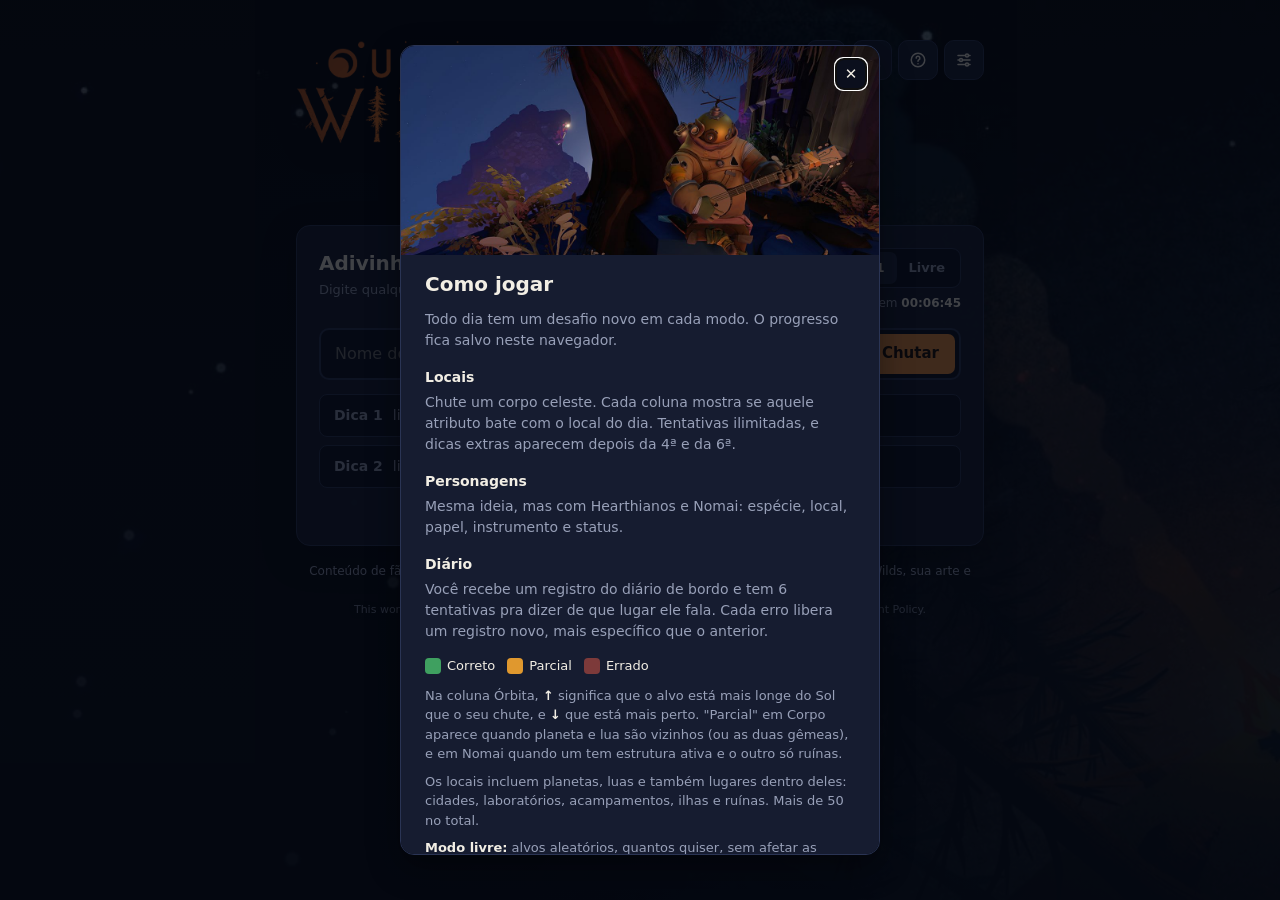
==== index.html @ d833a89a "Logo: OUTER dle em cima, WILDS embaixo, sem subtítulo Co-Authored-By: Claude Fable 5.1 <noreply@anth" ====
<!DOCTYPE html>
<html lang="pt-BR" data-contrast="0" data-anim="1">
<head>
<meta charset="UTF-8">
<meta name="viewport" content="width=device-width, initial-scale=1">
<meta name="theme-color" content="#05070f">
<meta http-equiv="Content-Security-Policy" content="default-src 'self'; script-src 'self'; style-src 'self' https://fonts.googleapis.com 'unsafe-inline'; font-src https://fonts.gstatic.com; img-src 'self' data:; connect-src 'self'; manifest-src 'self'; worker-src 'self'; base-uri 'self'; form-action 'none'; frame-ancestors 'none'; object-src 'none'">
<meta name="referrer" content="strict-origin-when-cross-origin">
<meta name="description" content="Outerdle: um desafio por dia baseado em Outer Wilds. Adivinhe o local, o personagem ou de onde veio o registro do diário de bordo. Só um fã de verdade acerta de primeira.">
<meta name="keywords" content="outer wilds, outerdle, wordle, jogo diário, quiz, adivinhe, planetas, nomai, hearthian">
<title>Outerdle — Adivinhe o local de Outer Wilds</title>

<!-- Redes sociais. -->
<link rel="canonical" href="https://renatomsantana.github.io/outerdle/">
<meta property="og:type" content="website">
<meta property="og:site_name" content="Outerdle">
<meta property="og:title" content="Outerdle — um desafio por dia baseado em Outer Wilds">
<meta property="og:description" content="Adivinhe o local, o personagem ou de onde veio o registro do diário de bordo. Um desafio novo todo dia.">
<meta property="og:url" content="https://renatomsantana.github.io/outerdle/">
<meta property="og:image" content="https://renatomsantana.github.io/outerdle/og.jpg">
<meta property="og:image:width" content="1200">
<meta property="og:image:height" content="630">
<meta property="og:locale" content="pt_BR">
<meta name="twitter:card" content="summary_large_image">
<meta name="twitter:title" content="Outerdle — um desafio por dia baseado em Outer Wilds">
<meta name="twitter:description" content="Adivinhe o local, o personagem ou de onde veio o registro do diário de bordo. Um desafio novo todo dia.">
<meta name="twitter:image" content="https://renatomsantana.github.io/outerdle/og.jpg">
<script type="application/ld+json">
{"@context":"https://schema.org","@type":"WebApplication","name":"Outerdle","applicationCategory":"GameApplication","operatingSystem":"Web","inLanguage":"pt-BR","description":"Um desafio por dia baseado em Outer Wilds. Adivinhe o local, o personagem ou de onde veio o registro do diário de bordo.","offers":{"@type":"Offer","price":"0","priceCurrency":"BRL"}}
</script>
<link rel="preconnect" href="https://fonts.googleapis.com">
<link rel="preconnect" href="https://fonts.gstatic.com" crossorigin>
<link href="https://fonts.googleapis.com/css2?family=Montserrat:wght@400;500;600;700;800&display=swap" rel="stylesheet">
<link rel="icon" href="favicon-32.png" sizes="32x32" type="image/png">
<link rel="icon" href="icon-192.png" sizes="192x192" type="image/png">
<link rel="apple-touch-icon" href="apple-touch-icon.png">
<link rel="manifest" href="manifest.webmanifest">
<link rel="stylesheet" href="css/style.css">
</head>
<body>
<div class="wrap">

  <header class="top">
    <div class="logo">
      <h1><img src="assets/logo.png" alt="Outer Wilds" width="562" height="328" decoding="async"><b>dle</b></h1>
    </div>
    <div class="icons">
      <button class="icon" id="btn-archive" title="Arquivo de dias anteriores" aria-label="Arquivo"><svg viewBox="0 0 24 24" width="18" height="18" fill="none" stroke="currentColor" stroke-width="2" stroke-linecap="round" stroke-linejoin="round" aria-hidden="true"><rect x="3" y="5" width="18" height="16" rx="2"/><path d="M3 10h18M8 3v4M16 3v4"/></svg></button>
      <button class="icon" id="btn-stats" title="Estatísticas" aria-label="Estatísticas"><svg viewBox="0 0 24 24" width="18" height="18" fill="none" stroke="currentColor" stroke-width="2" stroke-linecap="round" stroke-linejoin="round" aria-hidden="true"><path d="M4 20V10M10 20V4M16 20v-7M22 20H2"/></svg></button>
      <button class="icon" id="btn-help" title="Como jogar" aria-label="Como jogar"><svg viewBox="0 0 24 24" width="18" height="18" fill="none" stroke="currentColor" stroke-width="2" stroke-linecap="round" stroke-linejoin="round" aria-hidden="true"><circle cx="12" cy="12" r="9"/><path d="M9.5 9.5a2.5 2.5 0 1 1 3.5 2.3c-.7.4-1 1-1 1.7M12 17h.01"/></svg></button>
      <button class="icon" id="btn-settings" title="Configurações" aria-label="Configurações"><svg viewBox="0 0 24 24" width="18" height="18" fill="none" stroke="currentColor" stroke-width="2" stroke-linecap="round" stroke-linejoin="round" aria-hidden="true"><path d="M4 6h10M18 6h2M4 12h2M10 12h10M4 18h10M18 18h2"/><circle cx="16" cy="6" r="2"/><circle cx="8" cy="12" r="2"/><circle cx="16" cy="18" r="2"/></svg></button>
    </div>
  </header>

  <nav class="modes" id="modes" role="tablist" aria-label="Modos de jogo"></nav>

  <section class="box game" id="game">
    <div class="game-head">
      <div>
        <h2 id="title">Adivinhe o local de hoje</h2>
        <p class="sub" id="subtitle"></p>
      </div>
      <div class="seg-wrap">
        <div class="seg" role="group" aria-label="Tipo de desafio">
          <button id="seg-daily" class="on">Hoje #<span id="daynum">1</span></button>
          <button id="seg-free">Livre</button>
        </div>
        <div class="clock" id="clock" title="Novo desafio à meia-noite">próximo em <b class="cd">--:--:--</b></div>
      </div>
    </div>

    <div class="search">
      <input id="guess" placeholder="Nome do local..." autocomplete="off" spellcheck="false" aria-label="Seu chute" aria-autocomplete="list">
      <button id="go">Chutar</button>
      <div class="list" id="list" role="listbox"></div>
    </div>

    <div class="free-bar hidden" id="freebar">
      <button class="btn small ghost" id="btn-new">Novo alvo</button>
      <button class="btn small ghost" id="btn-giveup">Revelar</button>
    </div>

    <div class="free-bar hidden" id="archivebar">
      <button class="btn small ghost" id="btn-today">Voltar pra hoje</button>
    </div>

    <div id="board" aria-live="polite"></div>
  </section>

  <section class="box result hidden" id="result" aria-live="polite"></section>

  <footer>
    <p>Conteúdo de fã não oficial, criado sob a <a href="https://www.mobiusdigitalgames.com/fan-content-policy.html" target="_blank" rel="noopener noreferrer">Política de Conteúdo de Fãs da Mobius Digital</a>. Outer Wilds, sua arte e seus personagens pertencem à Mobius Digital e à Annapurna Interactive.</p>
    <p class="en">This work is unofficial Fan Content created under permission from the Mobius Digital Fan Content Policy.</p>
    <p>Seu progresso fica salvo só neste navegador.</p>
  </footer>
</div>

<div class="modal hidden" id="modal" role="dialog" aria-modal="true">
  <div class="modal-card">
    <button class="close" aria-label="Fechar">✕</button>
    <div id="modal-body"></div>
  </div>
</div>

<div class="toast" id="toast" role="status"></div>

<script src="js/data.js"></script>
<script src="js/app.js"></script>
<!--
  Contador de visitas (opcional). Sugestões que respeitam privacidade e não precisam de aviso de cookies:
  GoatCounter (grátis): crie uma conta em goatcounter.com, e adicione aqui
    <script data-goatcounter="https://SEU-CODIGO.goatcounter.com/count" async src="https://gc.zgo.at/count.js"></script>
  Depois libere o domínio no CSP lá em cima: script-src ... https://gc.zgo.at ; connect-src ... https://SEU-CODIGO.goatcounter.com
-->

</body>
</html>
---- css/style.css ----
/* =====================================================================
   Outerdle — estilos
   ===================================================================== */
:root{
  --bg:#0b0f1d;
  --bg2:#0f1526;
  --card:#161c30;
  --card2:#1e2640;
  --line:#2a3454;
  --line2:#3a4770;
  --text:#f2eee4;
  --muted:#98a0b8;
  --accent:#f0913f;
  --accent2:#ffb46b;
  --ok:#3fa060;
  --near:#e0982e;
  --near-text:#1d1503;
  --no:#7d3a3a;
  --danger:#d9534f;
  --radius:14px;
  --shadow:0 12px 32px rgba(0,0,0,.4);
}
html[data-contrast="1"]{ --ok:#2e86de; --near:#f5a623; --no:#4a4f63; }

*{box-sizing:border-box}
html,body{margin:0}
body{
  background:#05070f;
  color:var(--text);
  font-family:"Montserrat",system-ui,-apple-system,"Segoe UI",sans-serif;
  font-size:15px;line-height:1.5;min-height:100vh;
}
/* wallpaper oficial (fogueira em Timber Hearth) fixo atrás de tudo, escurecido pra leitura */
body::before{
  content:"";position:fixed;inset:0;z-index:-1;pointer-events:none;
  background:
    linear-gradient(180deg, rgba(5,7,15,.35) 0%, rgba(5,7,15,.72) 45%, rgba(5,7,15,.94) 100%),
    url("../assets/wallpaper.jpg") center top / cover no-repeat #05070f;
}
a{color:inherit}
button{font:inherit;color:inherit}
.hidden{display:none !important}
.wrap{max-width:660px;margin:0 auto;padding:20px 16px 60px}

/* ---------- topo ---------- */
.top{display:flex;align-items:flex-start;justify-content:space-between;gap:12px;margin:8px 0 18px}
.logo h1{margin:0;display:flex;align-items:flex-start;gap:6px;line-height:1}
.logo h1 img{height:92px;width:auto;display:block;filter:drop-shadow(0 4px 14px rgba(0,0,0,.6))}
.logo h1 b{color:var(--accent);font-size:27px;font-weight:800;font-style:italic;letter-spacing:.02em;padding-top:3px;text-shadow:0 3px 12px rgba(0,0,0,.7)}
.icons{display:flex;gap:6px;flex:none}
.icon{
  width:40px;height:40px;border-radius:10px;border:1px solid var(--line);background:var(--card);
  cursor:pointer;font-size:18px;display:flex;align-items:center;justify-content:center;transition:border-color .15s,transform .15s;
}
.icon svg{display:block}
.icon:hover{border-color:var(--accent);transform:translateY(-1px)}

/* ---------- modos ---------- */
.modes{display:flex;justify-content:center;gap:8px;flex-wrap:wrap;margin-bottom:20px}
.mode{
  position:relative;background:var(--card);border:1px solid var(--line);border-radius:10px;padding:10px 16px;
  font-weight:600;font-size:14px;color:var(--muted);display:flex;align-items:center;gap:8px;cursor:pointer;transition:all .15s;
}
.mode:hover{border-color:var(--line2);color:var(--text)}
.mode.on{border-color:var(--accent);color:var(--text);background:var(--card2)}
.mode .dot{width:8px;height:8px;border-radius:50%;background:var(--ok);margin-left:2px}
.mode .dot.lost{background:var(--danger)}

/* ---------- caixas ---------- */
.box{background:rgba(22,28,48,.94);border:1px solid var(--line);border-radius:var(--radius);padding:22px;margin-bottom:16px;box-shadow:var(--shadow)}
/* card de resultado com a fogueira oficial ao fundo */
.box.result{background:linear-gradient(180deg,rgba(14,18,32,.86),rgba(22,28,48,.97) 70%),url("../assets/campfire.jpg") center 30% / cover no-repeat}
.art{width:calc(100% + 48px);margin:-24px -24px 14px;border-radius:var(--radius) var(--radius) 0 0;display:block;aspect-ratio:16/7;object-fit:cover;object-position:center 35%}
.game-head{display:flex;justify-content:space-between;align-items:flex-start;gap:12px;margin-bottom:16px}
.game-head h2{margin:0 0 2px;font-size:20px;font-weight:700}
.game-head .sub{margin:0;color:var(--muted);font-size:13px}
.seg-wrap{display:flex;flex-direction:column;align-items:flex-end;gap:6px;flex:none}
.clock{font-size:12px;color:var(--muted);white-space:nowrap}
.clock b{color:var(--text);font-variant-numeric:tabular-nums}
.seg{display:flex;background:var(--bg);border:1px solid var(--line);border-radius:9px;padding:3px;flex:none}
.seg button{border:0;background:none;padding:6px 12px;border-radius:7px;font-size:13px;font-weight:600;color:var(--muted);cursor:pointer;white-space:nowrap}
.seg button.on{background:var(--card2);color:var(--text)}

/* ---------- busca ---------- */
.search{position:relative}
.search input{
  width:100%;background:var(--bg);border:2px solid var(--line);color:var(--text);font:inherit;font-weight:500;font-size:16px;
  padding:12px 100px 12px 14px;border-radius:10px;transition:border-color .15s;
}
.search input:focus{outline:none;border-color:var(--accent)}
.search input:disabled{opacity:.6}
.search > button{
  position:absolute;right:6px;top:6px;bottom:6px;background:var(--accent);color:#1b0c02;border:0;
  font-weight:700;padding:0 16px;border-radius:7px;cursor:pointer;transition:background .15s;
}
.search > button:hover{background:var(--accent2)}
.search > button:disabled{opacity:.4;cursor:default}
.search.shake{animation:shake .35s}
@keyframes shake{20%{transform:translateX(-6px)}40%{transform:translateX(6px)}60%{transform:translateX(-4px)}80%{transform:translateX(4px)}}
.list{
  position:absolute;left:0;right:0;top:calc(100% + 6px);background:var(--card2);border:1px solid var(--line);
  border-radius:10px;max-height:280px;overflow:auto;z-index:5;display:none;box-shadow:var(--shadow);
}
.list [role=option]{padding:9px 14px;cursor:pointer;display:flex;align-items:center;gap:10px}
.list [role=option]:hover,.list [role=option].sel{background:var(--line)}
.list .nm{font-weight:600}
.list small{margin-left:auto;color:var(--muted);font-size:11px;text-align:right}

.free-bar{display:flex;gap:8px;margin-top:12px;justify-content:flex-end}
.btn{background:var(--accent);color:#1b0c02;border:0;font-weight:700;padding:12px 22px;border-radius:9px;cursor:pointer;transition:background .15s,transform .15s}
.btn:hover{background:var(--accent2);transform:translateY(-1px)}
.btn.ghost{background:none;color:var(--text);border:1px solid var(--line)}
.btn.ghost:hover{background:var(--card2);border-color:var(--line2)}
.btn.small{padding:8px 14px;font-size:13px}
.btn.danger{color:var(--danger);border-color:var(--danger)}
.btn.danger.armed{background:var(--danger);color:#fff}
.btn:disabled{opacity:.4;cursor:default;transform:none}

/* ---------- dicas ---------- */
.hints{margin-top:14px;display:flex;flex-direction:column;gap:8px}
.hint{background:var(--bg);border:1px solid var(--line);border-radius:8px;padding:10px 14px;font-size:14px;display:flex;gap:10px;align-items:baseline}
.hint b{color:var(--accent);white-space:nowrap}
.hint.locked{color:var(--muted)}
.hint.locked b{color:var(--muted)}
.empty{margin:16px 0 0;color:var(--muted);font-size:13px;text-align:center}

/* ---------- grade ---------- */
.grid-wrap{margin-top:18px;overflow-x:auto;-webkit-overflow-scrolling:touch}
.grid{display:grid;grid-template-columns:minmax(120px,1.7fr) repeat(var(--cols),minmax(58px,1fr));gap:6px;min-width:100%}
.grid .row{display:contents}
.head{font-size:10px;font-weight:700;text-transform:uppercase;letter-spacing:.04em;color:var(--muted);text-align:center;padding-bottom:6px;border-bottom:2px solid var(--line);margin-bottom:4px}
.tile{
  min-height:58px;display:flex;flex-direction:column;align-items:center;justify-content:center;text-align:center;border-radius:8px;
  font-size:12px;font-weight:600;padding:6px 4px;background:var(--card2);overflow:hidden;word-break:break-word;hyphens:auto;
  animation:flip .6s cubic-bezier(.2,.8,.3,1) both;
}
.tile.name{flex-direction:row;justify-content:flex-start;text-align:left;padding:0 10px;font-size:13px;background:var(--bg);animation:none;gap:8px}
.tile.ok{background:var(--ok)}
.tile.near{background:var(--near);color:var(--near-text)}
.tile.no{background:var(--no)}
.tile small{display:block;font-size:15px;line-height:1;margin-top:2px}
@keyframes flip{from{transform:rotateX(90deg);opacity:0}to{transform:none;opacity:1}}
html[data-anim="0"] .tile,html[data-anim="0"] .entry.new{animation:none !important}
@media (prefers-reduced-motion:reduce){.tile,.entry.new,.confetti i{animation:none !important}}

/* ---------- diário ---------- */
.tries{display:flex;align-items:center;gap:6px;margin:4px 0 14px;font-size:13px;color:var(--muted)}
.tries i{width:14px;height:14px;border-radius:50%;background:var(--card2);border:1px solid var(--line)}
.tries i.ok{background:var(--ok);border-color:var(--ok)}
.tries i.no{background:var(--no);border-color:var(--no)}
.tries i.cur{border-color:var(--accent);box-shadow:0 0 0 2px rgba(240,145,63,.3)}
.tries span{margin-left:6px}
.log{display:flex;flex-direction:column;gap:8px}
.entry{background:var(--bg);border:1px solid var(--line);border-left:3px solid var(--accent);border-radius:8px;padding:10px 14px;font-size:14px;display:flex;gap:12px;align-items:baseline}
.entry b{color:var(--accent);white-space:nowrap;font-size:12px;text-transform:uppercase;letter-spacing:.04em}
.entry.locked{color:var(--muted);border-left-color:var(--line);font-size:13px}
.entry.locked b{color:var(--muted)}
.entry.new{animation:slide .4s ease-out both}
@keyframes slide{from{transform:translateY(-8px);opacity:0}to{transform:none;opacity:1}}
.chips{display:flex;flex-wrap:wrap;gap:6px;margin-top:14px}
.chip{background:var(--card2);border:1px solid var(--line);border-radius:999px;padding:5px 12px;font-size:13px;font-weight:600;cursor:default}
.chip.no{color:#ffb3b3;border-color:var(--no)}
.chip.ok{color:#b6f0c8;border-color:var(--ok)}
.chips.tabs .chip{cursor:pointer;color:var(--muted)}
.chips.tabs .chip.on{color:var(--text);border-color:var(--accent)}

/* ---------- resultado ---------- */
.result{text-align:center}
.res-head{display:flex;flex-direction:column;align-items:center;gap:4px}
.res-head h2{margin:4px 0 0;font-size:28px}
.res-head.won h2{color:var(--ok)}
.res-head.lost h2{color:var(--danger)}
.result .name{font-size:22px;font-weight:700;margin:6px 0 2px}
.result .desc{color:var(--muted);font-size:14px;margin:0 0 6px;max-width:460px;margin-inline:auto}
.stats{display:flex;justify-content:center;gap:24px;margin:16px 0;color:var(--muted);font-size:13px;flex-wrap:wrap}
.stats b{display:block;font-size:26px;color:var(--text);line-height:1.1}
.quad{font-family:inherit;margin:0 0 16px;font-size:18px;letter-spacing:1px;line-height:1.3}
.actions{display:flex;justify-content:center;gap:8px;flex-wrap:wrap}
.social{display:flex;justify-content:center;gap:8px;margin-top:12px;flex-wrap:wrap}
.social a{text-decoration:none;font-size:13px;font-weight:600;color:var(--muted);border:1px solid var(--line);border-radius:999px;padding:6px 14px;transition:all .15s}
.social a:hover{color:var(--text);border-color:var(--accent)}
.timer{margin-top:16px;color:var(--muted);font-size:13px}
.timer b{color:var(--text);font-variant-numeric:tabular-nums}

/* ---------- rodapé ---------- */
footer{text-align:center;color:var(--muted);font-size:12px;margin-top:8px;text-shadow:0 1px 6px rgba(0,0,0,.8)}
footer p{margin:4px 0}
footer .en{font-size:11px;opacity:.8}

/* ---------- modal ---------- */
.modal{position:fixed;inset:0;background:rgba(5,8,18,.75);display:flex;align-items:center;justify-content:center;padding:16px;z-index:50}
.modal-card{position:relative;background:var(--card);border:1px solid var(--line);border-radius:var(--radius);padding:24px;max-width:480px;width:100%;max-height:90vh;overflow:auto;box-shadow:var(--shadow);animation:pop .2s ease-out}
@keyframes pop{from{transform:scale(.96);opacity:0}to{transform:none;opacity:1}}
.modal-card .close{position:absolute;top:12px;right:12px;width:32px;height:32px;border-radius:8px;border:1px solid var(--line);background:var(--bg);cursor:pointer}
.modal-card h3{margin:0 0 10px;font-size:20px}
.modal-card h4{margin:16px 0 4px;font-size:14px}
.modal-card p{margin:0 0 8px;color:var(--muted);font-size:14px}
.modal-card p b{color:var(--text)}
.modal-card .small{font-size:13px}
.legend{display:flex;gap:12px;flex-wrap:wrap;font-size:13px;margin:14px 0 10px}
.legend span{display:flex;align-items:center;gap:6px}
.legend i{width:16px;height:16px;border-radius:4px;display:inline-block}
.dist{display:flex;flex-direction:column;gap:5px;margin-top:8px}
.dist .row{display:flex;align-items:center;gap:8px;font-size:13px}
.dist .row > span{width:22px;text-align:right;color:var(--muted);font-weight:600}
.dist .bar{background:var(--ok);color:#fff;font-weight:700;font-size:12px;padding:3px 8px;border-radius:4px;text-align:right;min-width:26px;transition:width .3s}
.dist .bar.lost{background:var(--no)}
.switch{display:flex;align-items:center;justify-content:space-between;gap:12px;padding:12px 0;border-bottom:1px solid var(--line);cursor:pointer}
.switch:last-of-type{border-bottom:0}
.switch span{display:flex;flex-direction:column;gap:2px}
.switch small{color:var(--muted);font-size:12px}
.switch input{position:absolute;opacity:0;width:0;height:0}
.switch i{width:42px;height:24px;border-radius:999px;background:var(--line);position:relative;flex:none;transition:background .15s}
.switch i::after{content:"";position:absolute;top:3px;left:3px;width:18px;height:18px;border-radius:50%;background:#fff;transition:transform .15s}
.switch input:checked + i{background:var(--ok)}
.switch input:checked + i::after{transform:translateX(18px)}
.switch input:focus-visible + i{outline:2px solid var(--accent);outline-offset:2px}
.modal-card #reset{margin-top:8px}
.days{display:flex;flex-direction:column;gap:6px;margin-top:10px;max-height:46vh;overflow:auto;padding-right:4px}
.day{display:flex;align-items:center;gap:12px;background:var(--bg);border:1px solid var(--line);border-radius:8px;padding:9px 12px;cursor:pointer;text-align:left;transition:border-color .15s}
.day:hover{border-color:var(--line2)}
.day.on{border-color:var(--accent)}
.day span{font-weight:700;min-width:36px}
.day small{color:var(--muted);font-size:12px}
.day b{margin-left:auto;font-size:13px;color:var(--text)}
.day b.ok{color:#8fdcac}
.day b.no{color:#ff9d9d}
.day b.muted{color:var(--muted)}

/* ---------- toast e confete ---------- */
.toast{position:fixed;left:50%;bottom:28px;transform:translate(-50%,20px);background:var(--text);color:var(--bg);padding:10px 18px;border-radius:999px;font-weight:600;font-size:14px;opacity:0;pointer-events:none;transition:all .25s;z-index:60;box-shadow:var(--shadow)}
.toast.show{opacity:1;transform:translate(-50%,0)}
.confetti{position:fixed;inset:0;pointer-events:none;z-index:40;overflow:hidden}
.confetti i{position:absolute;top:-12px;width:8px;height:14px;border-radius:2px;animation:fall 2s linear both}
@keyframes fall{to{transform:translateY(105vh) rotate(720deg);opacity:.2}}

/* ---------- responsivo ---------- */
/* ---------- PC largo: mais espaço e peças maiores ---------- */
@media (min-width:1100px){
  .wrap{max-width:720px;padding-top:32px}
  .tile{font-size:13px;min-height:62px}
  .tile.name{font-size:14px}
  .logo h1 img{height:104px}
  .logo h1 b{font-size:30px;padding-top:4px}
}

/* ---------- tablet ---------- */
@media (max-width:820px){
  .grid{grid-template-columns:minmax(104px,1.5fr) repeat(var(--cols),minmax(54px,1fr))}
  .tile{font-size:11px}
}

/* ---------- celular ---------- */
@media (max-width:560px){
  .wrap{padding:12px 12px 44px}
  .top{flex-direction:column;align-items:center;text-align:center;gap:10px;margin:4px 0 14px}
  .logo h1{justify-content:center}
  .logo h1 img{height:60px}
  .logo h1 b{font-size:18px;padding-top:2px}
  .icons{gap:6px}
  .icon{width:40px;height:40px;font-size:17px}
  .modes{gap:6px;margin-bottom:14px}
  .mode{padding:9px 11px;font-size:13px;gap:6px}
  .box{padding:14px}
  .game-head{flex-direction:column;gap:10px;margin-bottom:12px}
  .game-head h2{font-size:18px}
  .seg-wrap{flex-direction:row;flex-wrap:wrap;align-items:center;justify-content:space-between;width:100%;gap:6px}
  .seg button{padding:8px 12px}
  .clock{font-size:11px}
  .search input{padding-right:92px}
  .search > button{padding:0 14px}
  .hint,.entry{font-size:13px;padding:9px 12px;gap:8px}
  .empty{font-size:12px}

  /* grade vira blocos: nome em cima, peças em 3 colunas com o rótulo dentro */
  .grid-wrap{overflow:visible}
  .grid{display:flex;flex-direction:column;gap:10px;min-width:0}
  .grid .head{display:none}
  .grid .row{display:grid;grid-template-columns:repeat(3,minmax(0,1fr));gap:6px;background:var(--bg);border:1px solid var(--line);border-radius:10px;padding:8px}
  .tile{min-height:56px;font-size:12.5px;padding:6px 4px 5px}
  .tile::before{content:attr(data-l);display:block;font-size:9px;font-weight:700;letter-spacing:.05em;text-transform:uppercase;opacity:.75;margin-bottom:3px}
  .tile.near::before{opacity:.85}
  .tile.name{grid-column:1/-1;min-height:0;background:none;padding:2px 4px 4px;font-size:15px;font-weight:700}
  .tile.name::before{content:none}
  .tile small{font-size:14px;margin-top:1px}

  .res-head h2{font-size:24px}
  .result .name{font-size:20px}
  .stats{gap:16px}
  .quad{font-size:16px}
  .actions .btn{padding:11px 16px;font-size:14px}
  .modal{padding:10px;align-items:flex-end}
  .modal-card{padding:18px;max-height:92vh;border-radius:16px 16px 12px 12px}
  .art{width:calc(100% + 36px);margin:-18px -18px 12px}
  .list [role=option]{padding:11px 12px}
  footer{font-size:11px}
}
@media (max-width:360px){
  .tile{font-size:11.5px}
  .mode{padding:8px 9px;font-size:12px}
}
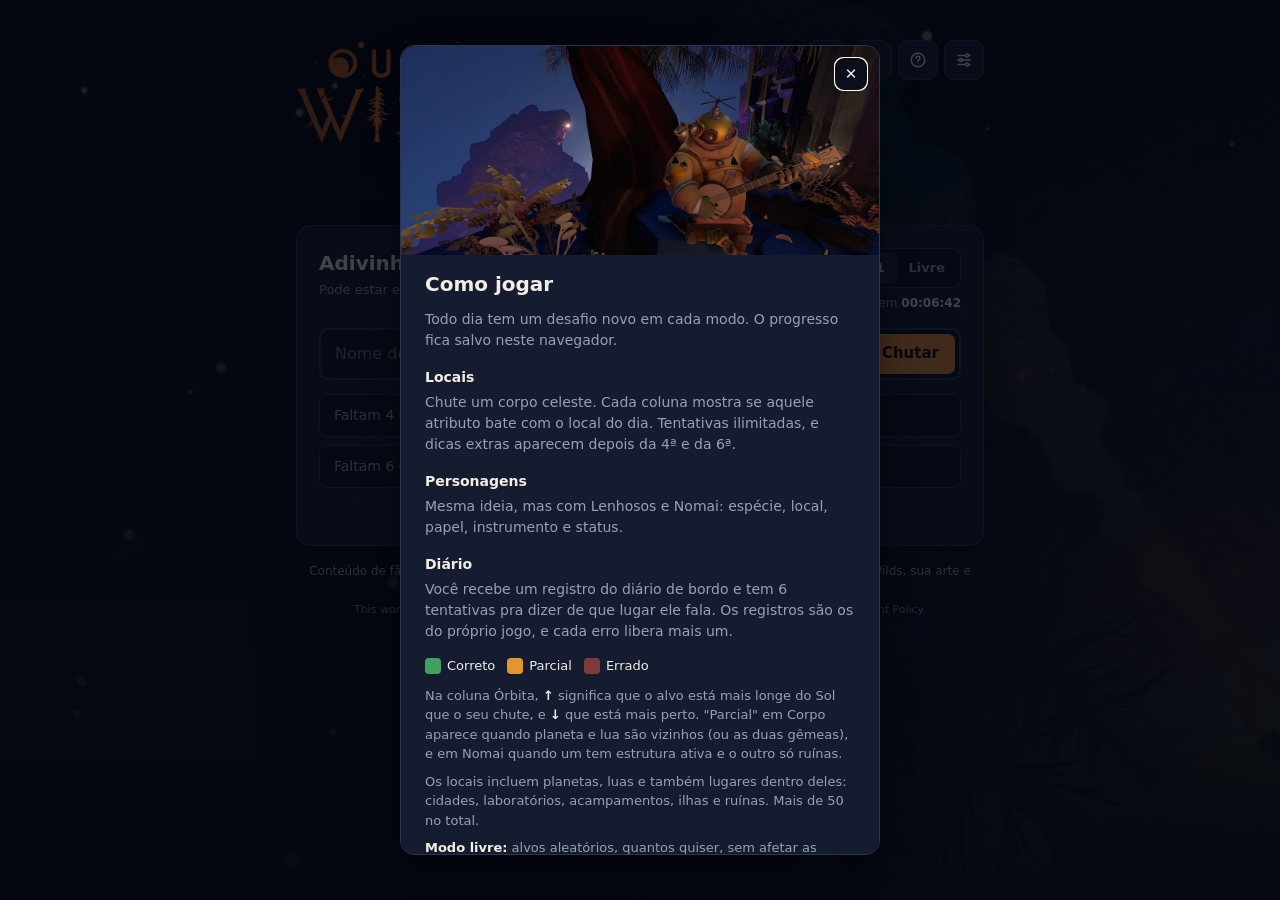
==== commit 0473e45a: "Revisão: comentários enxutos e três correções - Enter com a lista aberta: nome exato digitado (ou ap" ====
--- a/index.html
+++ b/index.html
@@ -10,7 +10,6 @@
 <meta name="keywords" content="outer wilds, outerdle, wordle, jogo diário, quiz, adivinhe, planetas, nomai, hearthian">
 <title>Outerdle — Adivinhe o local de Outer Wilds</title>
 
-<!-- Redes sociais. -->
 <link rel="canonical" href="https://renatomsantana.github.io/outerdle/">
 <meta property="og:type" content="website">
 <meta property="og:site_name" content="Outerdle">
@@ -107,12 +106,7 @@
 
 <script src="js/data.js"></script>
 <script src="js/app.js"></script>
-<!--
-  Contador de visitas (opcional). Sugestões que respeitam privacidade e não precisam de aviso de cookies:
-  GoatCounter (grátis): crie uma conta em goatcounter.com, e adicione aqui
-    <script data-goatcounter="https://SEU-CODIGO.goatcounter.com/count" async src="https://gc.zgo.at/count.js"></script>
-  Depois libere o domínio no CSP lá em cima: script-src ... https://gc.zgo.at ; connect-src ... https://SEU-CODIGO.goatcounter.com
--->
+<!-- Se quiser contador de visitas: GoatCounter (sem cookies). Lembrar de liberar o domínio no CSP. -->
 
 </body>
 </html>
--- a/css/style.css
+++ b/css/style.css
@@ -1,6 +1,3 @@
-/* =====================================================================
-   Outerdle — estilos
-   ===================================================================== */
 :root{
   --bg:#0b0f1d;
   --bg2:#0f1526;
@@ -30,7 +27,7 @@
   font-family:"Montserrat",system-ui,-apple-system,"Segoe UI",sans-serif;
   font-size:15px;line-height:1.5;min-height:100vh;
 }
-/* wallpaper oficial (fogueira em Timber Hearth) fixo atrás de tudo, escurecido pra leitura */
+/* wallpaper fixo atrás de tudo, escurecido pra dar leitura */
 body::before{
   content:"";position:fixed;inset:0;z-index:-1;pointer-events:none;
   background:
@@ -42,7 +39,7 @@
 .hidden{display:none !important}
 .wrap{max-width:660px;margin:0 auto;padding:20px 16px 60px}
 
-/* ---------- topo ---------- */
+/* topo */
 .top{display:flex;align-items:flex-start;justify-content:space-between;gap:12px;margin:8px 0 18px}
 .logo h1{margin:0;display:flex;align-items:flex-start;gap:6px;line-height:1}
 .logo h1 img{height:92px;width:auto;display:block;filter:drop-shadow(0 4px 14px rgba(0,0,0,.6))}
@@ -55,7 +52,7 @@
 .icon svg{display:block}
 .icon:hover{border-color:var(--accent);transform:translateY(-1px)}
 
-/* ---------- modos ---------- */
+/* modos */
 .modes{display:flex;justify-content:center;gap:8px;flex-wrap:wrap;margin-bottom:20px}
 .mode{
   position:relative;background:var(--card);border:1px solid var(--line);border-radius:10px;padding:10px 16px;
@@ -66,7 +63,7 @@
 .mode .dot{width:8px;height:8px;border-radius:50%;background:var(--ok);margin-left:2px}
 .mode .dot.lost{background:var(--danger)}
 
-/* ---------- caixas ---------- */
+/* caixas */
 .box{background:rgba(22,28,48,.94);border:1px solid var(--line);border-radius:var(--radius);padding:22px;margin-bottom:16px;box-shadow:var(--shadow)}
 /* card de resultado com a fogueira oficial ao fundo */
 .box.result{background:linear-gradient(180deg,rgba(14,18,32,.86),rgba(22,28,48,.97) 70%),url("../assets/campfire.jpg") center 30% / cover no-repeat}
@@ -81,7 +78,7 @@
 .seg button{border:0;background:none;padding:6px 12px;border-radius:7px;font-size:13px;font-weight:600;color:var(--muted);cursor:pointer;white-space:nowrap}
 .seg button.on{background:var(--card2);color:var(--text)}
 
-/* ---------- busca ---------- */
+/* busca */
 .search{position:relative}
 .search input{
   width:100%;background:var(--bg);border:2px solid var(--line);color:var(--text);font:inherit;font-weight:500;font-size:16px;
@@ -116,7 +113,7 @@
 .btn.danger.armed{background:var(--danger);color:#fff}
 .btn:disabled{opacity:.4;cursor:default;transform:none}
 
-/* ---------- dicas ---------- */
+/* dicas */
 .hints{margin-top:14px;display:flex;flex-direction:column;gap:8px}
 .hint{background:var(--bg);border:1px solid var(--line);border-radius:8px;padding:10px 14px;font-size:14px;display:flex;gap:10px;align-items:baseline}
 .hint b{color:var(--accent);white-space:nowrap}
@@ -124,7 +121,7 @@
 .hint.locked b{color:var(--muted)}
 .empty{margin:16px 0 0;color:var(--muted);font-size:13px;text-align:center}
 
-/* ---------- grade ---------- */
+/* grade */
 .grid-wrap{margin-top:18px;overflow-x:auto;-webkit-overflow-scrolling:touch}
 .grid{display:grid;grid-template-columns:minmax(120px,1.7fr) repeat(var(--cols),minmax(58px,1fr));gap:6px;min-width:100%}
 .grid .row{display:contents}
@@ -143,7 +140,7 @@
 html[data-anim="0"] .tile,html[data-anim="0"] .entry.new{animation:none !important}
 @media (prefers-reduced-motion:reduce){.tile,.entry.new,.confetti i{animation:none !important}}
 
-/* ---------- diário ---------- */
+/* diário */
 .tries{display:flex;align-items:center;gap:6px;margin:4px 0 14px;font-size:13px;color:var(--muted)}
 .tries i{width:14px;height:14px;border-radius:50%;background:var(--card2);border:1px solid var(--line)}
 .tries i.ok{background:var(--ok);border-color:var(--ok)}
@@ -164,7 +161,7 @@
 .chips.tabs .chip{cursor:pointer;color:var(--muted)}
 .chips.tabs .chip.on{color:var(--text);border-color:var(--accent)}
 
-/* ---------- resultado ---------- */
+/* resultado */
 .result{text-align:center}
 .res-head{display:flex;flex-direction:column;align-items:center;gap:4px}
 .res-head h2{margin:4px 0 0;font-size:28px}
@@ -182,12 +179,12 @@
 .timer{margin-top:16px;color:var(--muted);font-size:13px}
 .timer b{color:var(--text);font-variant-numeric:tabular-nums}
 
-/* ---------- rodapé ---------- */
+/* rodapé */
 footer{text-align:center;color:var(--muted);font-size:12px;margin-top:8px;text-shadow:0 1px 6px rgba(0,0,0,.8)}
 footer p{margin:4px 0}
 footer .en{font-size:11px;opacity:.8}
 
-/* ---------- modal ---------- */
+/* modal */
 .modal{position:fixed;inset:0;background:rgba(5,8,18,.75);display:flex;align-items:center;justify-content:center;padding:16px;z-index:50}
 .modal-card{position:relative;background:var(--card);border:1px solid var(--line);border-radius:var(--radius);padding:24px;max-width:480px;width:100%;max-height:90vh;overflow:auto;box-shadow:var(--shadow);animation:pop .2s ease-out}
 @keyframes pop{from{transform:scale(.96);opacity:0}to{transform:none;opacity:1}}
@@ -227,15 +224,15 @@
 .day b.no{color:#ff9d9d}
 .day b.muted{color:var(--muted)}
 
-/* ---------- toast e confete ---------- */
+/* toast e confete */
 .toast{position:fixed;left:50%;bottom:28px;transform:translate(-50%,20px);background:var(--text);color:var(--bg);padding:10px 18px;border-radius:999px;font-weight:600;font-size:14px;opacity:0;pointer-events:none;transition:all .25s;z-index:60;box-shadow:var(--shadow)}
 .toast.show{opacity:1;transform:translate(-50%,0)}
 .confetti{position:fixed;inset:0;pointer-events:none;z-index:40;overflow:hidden}
 .confetti i{position:absolute;top:-12px;width:8px;height:14px;border-radius:2px;animation:fall 2s linear both}
 @keyframes fall{to{transform:translateY(105vh) rotate(720deg);opacity:.2}}
 
-/* ---------- responsivo ---------- */
-/* ---------- PC largo: mais espaço e peças maiores ---------- */
+/* responsivo */
+/* desktop largo */
 @media (min-width:1100px){
   .wrap{max-width:720px;padding-top:32px}
   .tile{font-size:13px;min-height:62px}
@@ -244,13 +241,13 @@
   .logo h1 b{font-size:30px;padding-top:4px}
 }
 
-/* ---------- tablet ---------- */
+/* tablet */
 @media (max-width:820px){
   .grid{grid-template-columns:minmax(104px,1.5fr) repeat(var(--cols),minmax(54px,1fr))}
   .tile{font-size:11px}
 }
 
-/* ---------- celular ---------- */
+/* celular */
 @media (max-width:560px){
   .wrap{padding:12px 12px 44px}
   .top{flex-direction:column;align-items:center;text-align:center;gap:10px;margin:4px 0 14px}
@@ -272,7 +269,7 @@
   .hint,.entry{font-size:13px;padding:9px 12px;gap:8px}
   .empty{font-size:12px}
 
-  /* grade vira blocos: nome em cima, peças em 3 colunas com o rótulo dentro */
+  /* no celular a grade vira blocos com o rótulo dentro da peça */
   .grid-wrap{overflow:visible}
   .grid{display:flex;flex-direction:column;gap:10px;min-width:0}
   .grid .head{display:none}
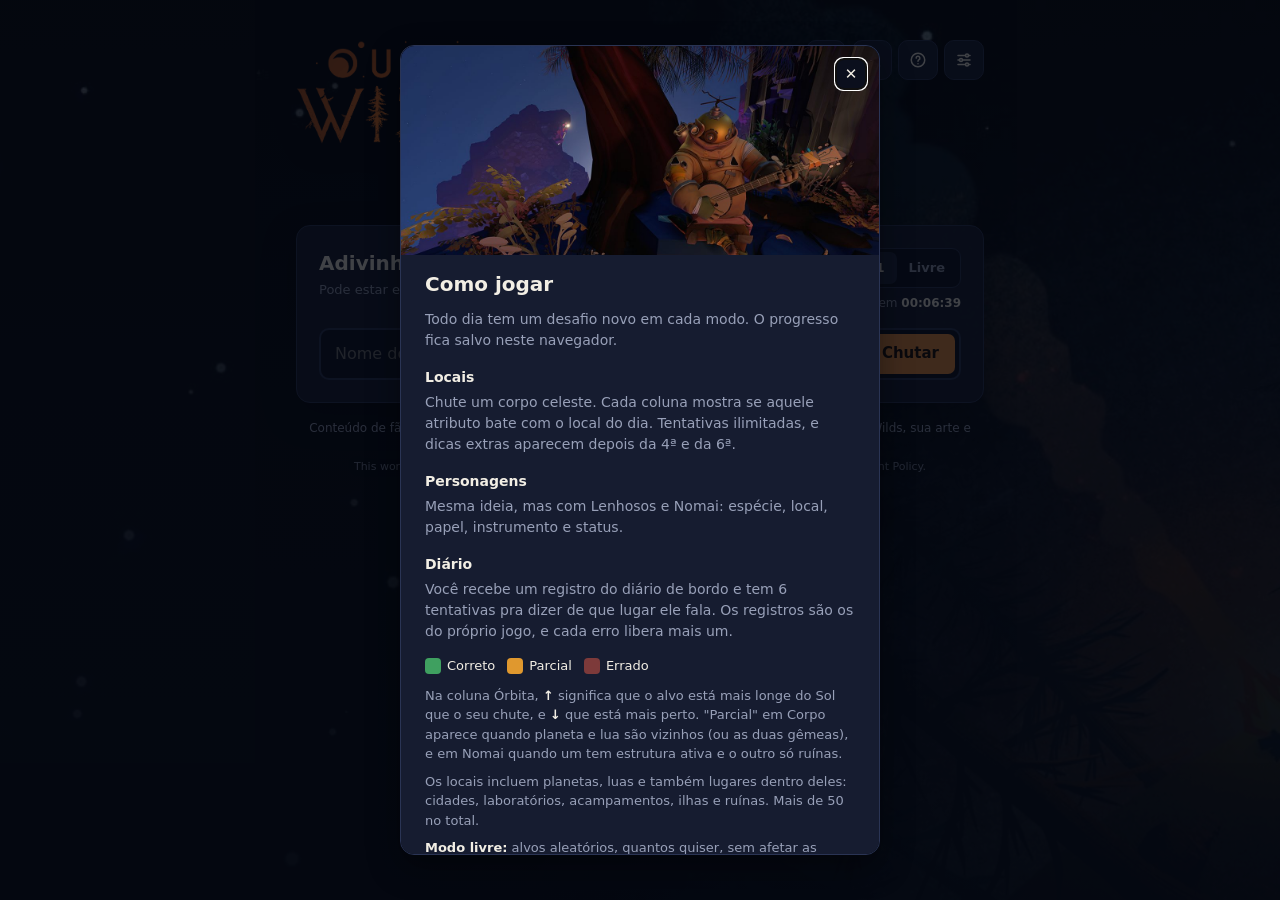
==== commit 7b369e48: "Dicas no subtítulo, sem caixas trancadas, e página de privacidade - Subtítulo dos modos de grade inf" ====
--- a/index.html
+++ b/index.html
@@ -91,7 +91,7 @@
   <footer>
     <p>Conteúdo de fã não oficial, criado sob a <a href="https://www.mobiusdigitalgames.com/fan-content-policy.html" target="_blank" rel="noopener noreferrer">Política de Conteúdo de Fãs da Mobius Digital</a>. Outer Wilds, sua arte e seus personagens pertencem à Mobius Digital e à Annapurna Interactive.</p>
     <p class="en">This work is unofficial Fan Content created under permission from the Mobius Digital Fan Content Policy.</p>
-    <p>Seu progresso fica salvo só neste navegador.</p>
+    <p>Seu progresso fica salvo só neste navegador. <a href="privacidade.html">Política de privacidade</a></p>
   </footer>
 </div>
 
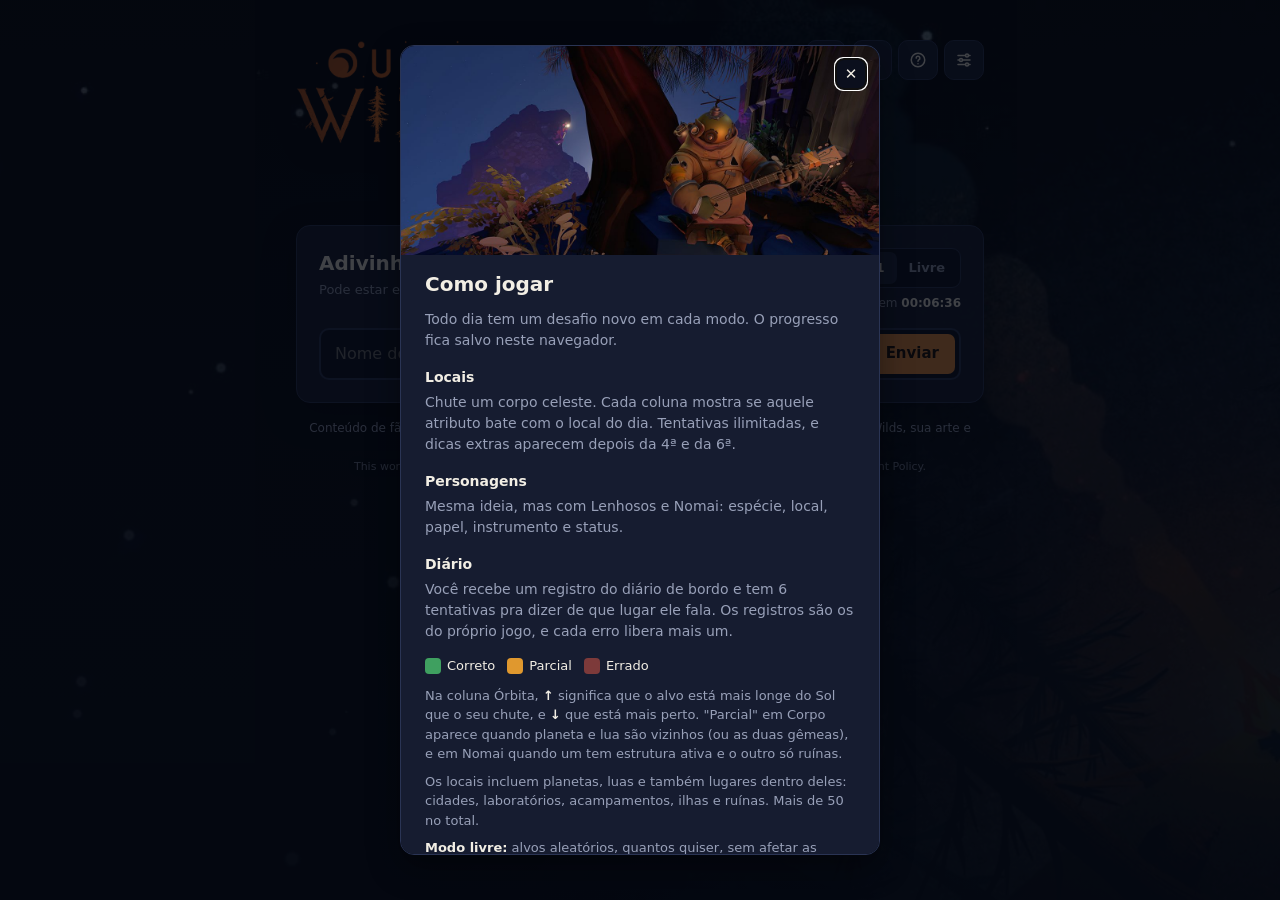
==== commit e9959a0b: "Botão Chutar vira Enviar Co-Authored-By: Claude Fable 5.1 <noreply@anthropic.com> Claude-Session: ht" ====
--- a/index.html
+++ b/index.html
@@ -70,7 +70,7 @@
 
     <div class="search">
       <input id="guess" placeholder="Nome do local..." autocomplete="off" spellcheck="false" aria-label="Seu chute" aria-autocomplete="list">
-      <button id="go">Chutar</button>
+      <button id="go">Enviar</button>
       <div class="list" id="list" role="listbox"></div>
     </div>
 
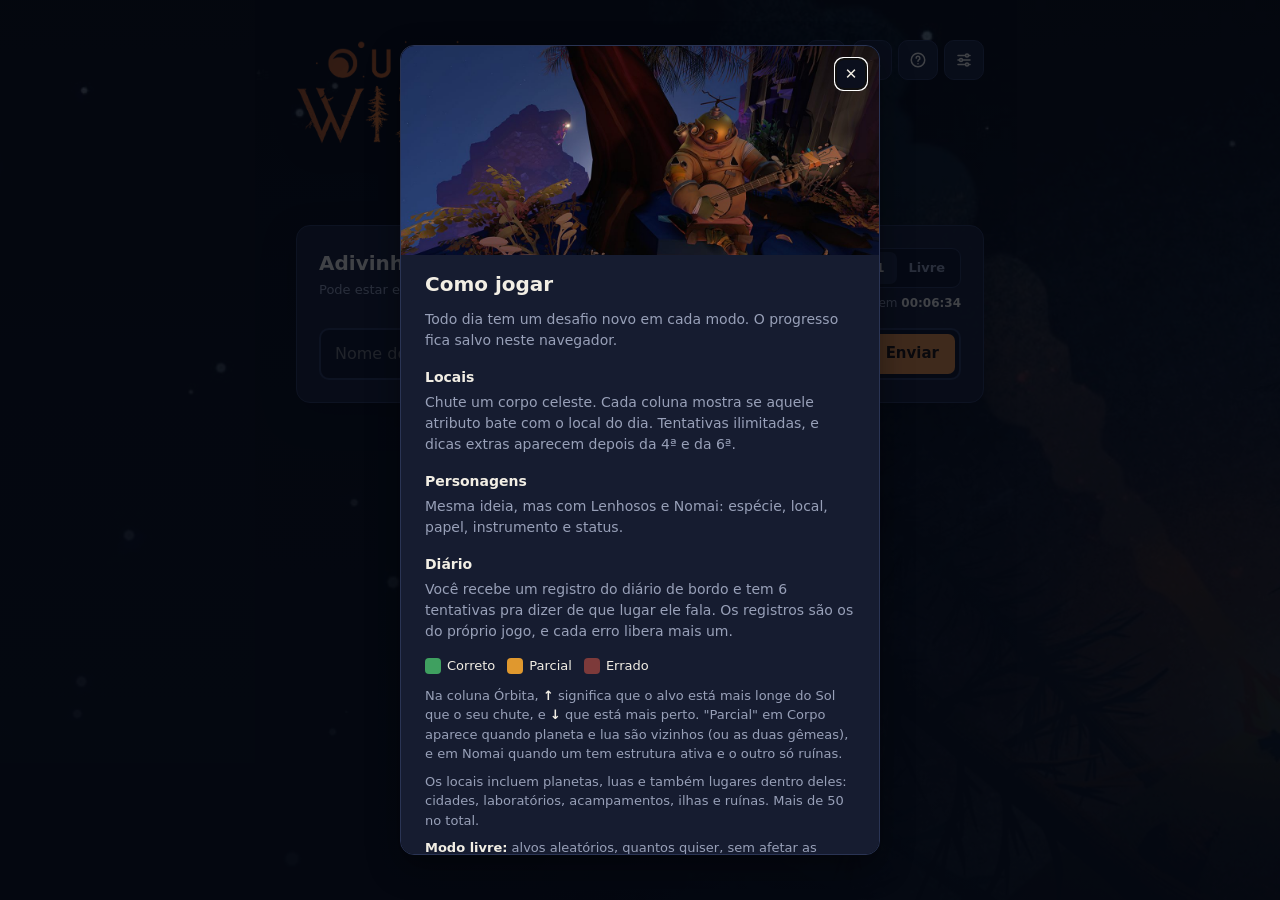
==== commit a4b10dec: "Rodapé do jogo só com o link de privacidade O aviso de conteúdo de fã da Mobius fica na página de pr" ====
--- a/index.html
+++ b/index.html
@@ -89,8 +89,6 @@
   <section class="box result hidden" id="result" aria-live="polite"></section>
 
   <footer>
-    <p>Conteúdo de fã não oficial, criado sob a <a href="https://www.mobiusdigitalgames.com/fan-content-policy.html" target="_blank" rel="noopener noreferrer">Política de Conteúdo de Fãs da Mobius Digital</a>. Outer Wilds, sua arte e seus personagens pertencem à Mobius Digital e à Annapurna Interactive.</p>
-    <p class="en">This work is unofficial Fan Content created under permission from the Mobius Digital Fan Content Policy.</p>
     <p>Seu progresso fica salvo só neste navegador. <a href="privacidade.html">Política de privacidade</a></p>
   </footer>
 </div>
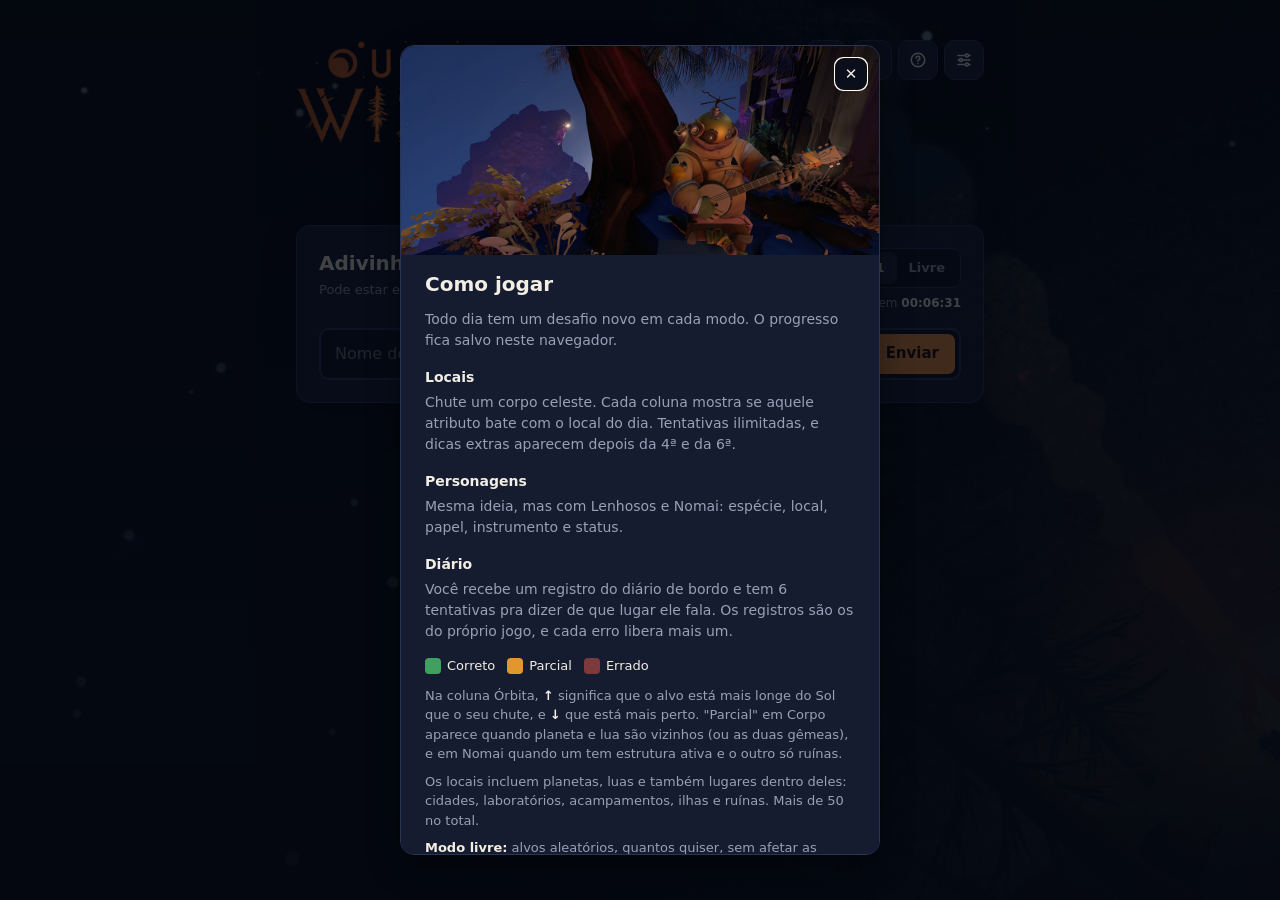
==== commit 85bda185: "Rodapé: feito para fãs, com link de privacidade embaixo Co-Authored-By: Claude Fable 5.1 <noreply@an" ====
--- a/index.html
+++ b/index.html
@@ -89,7 +89,8 @@
   <section class="box result hidden" id="result" aria-live="polite"></section>
 
   <footer>
-    <p>Seu progresso fica salvo só neste navegador. <a href="privacidade.html">Política de privacidade</a></p>
+    <p>Feito por fãs, para fãs de Outer Wilds!</p>
+    <p><a href="privacidade.html">Política de privacidade</a></p>
   </footer>
 </div>
 
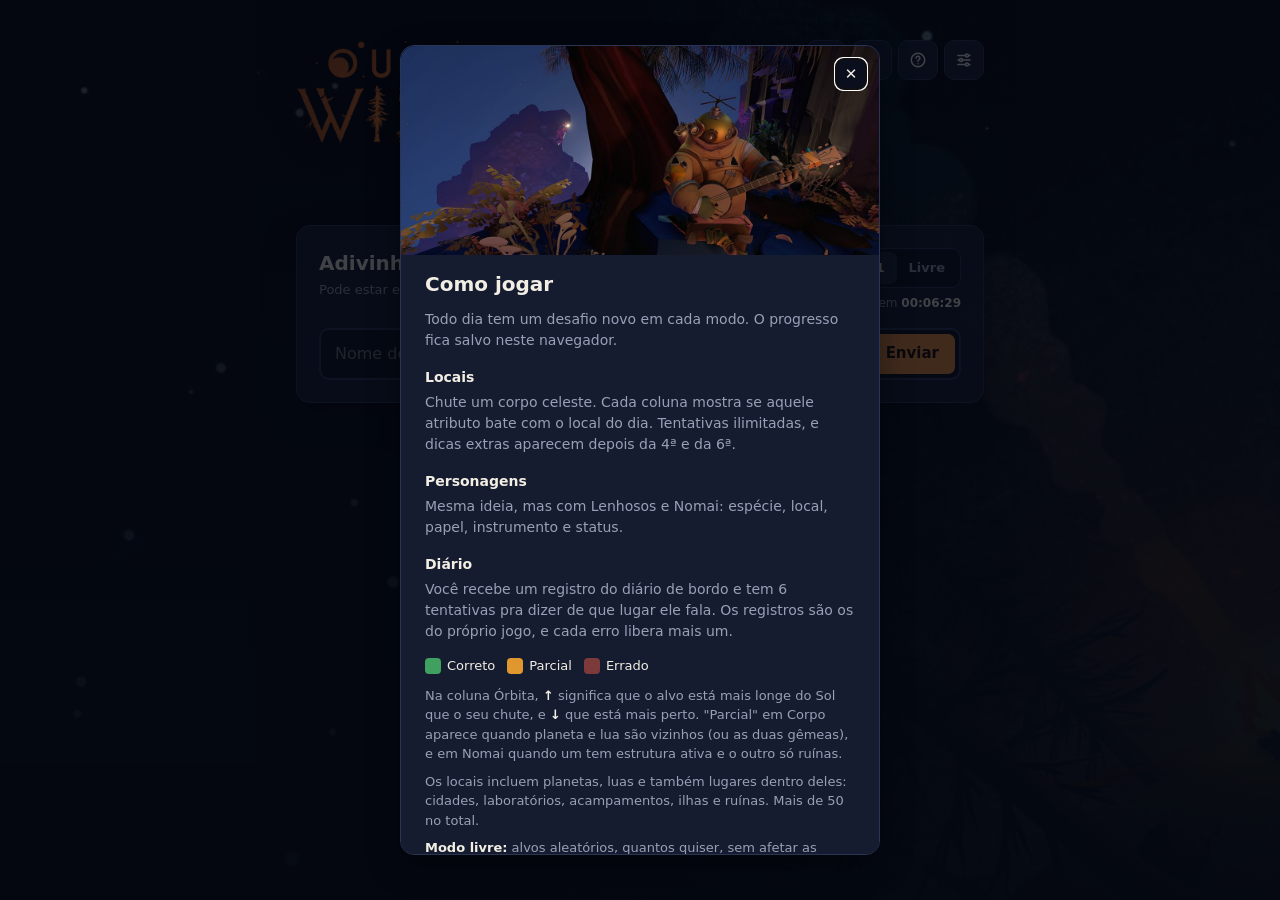
==== commit 1abcda7b: "Sem lista de sugestões: o jogo corrige o que foi digitado Remove o autocomplete. O nome digitado é a" ====
--- a/index.html
+++ b/index.html
@@ -69,9 +69,8 @@
     </div>
 
     <div class="search">
-      <input id="guess" placeholder="Nome do local..." autocomplete="off" spellcheck="false" aria-label="Seu chute" aria-autocomplete="list">
+      <input id="guess" placeholder="Nome do local..." autocomplete="off" spellcheck="false" aria-label="Seu chute">
       <button id="go">Enviar</button>
-      <div class="list" id="list" role="listbox"></div>
     </div>
 
     <div class="free-bar hidden" id="freebar">
--- a/css/style.css
+++ b/css/style.css
@@ -94,14 +94,6 @@
 .search > button:disabled{opacity:.4;cursor:default}
 .search.shake{animation:shake .35s}
 @keyframes shake{20%{transform:translateX(-6px)}40%{transform:translateX(6px)}60%{transform:translateX(-4px)}80%{transform:translateX(4px)}}
-.list{
-  position:absolute;left:0;right:0;top:calc(100% + 6px);background:var(--card2);border:1px solid var(--line);
-  border-radius:10px;max-height:280px;overflow:auto;z-index:5;display:none;box-shadow:var(--shadow);
-}
-.list [role=option]{padding:9px 14px;cursor:pointer;display:flex;align-items:center;gap:10px}
-.list [role=option]:hover,.list [role=option].sel{background:var(--line)}
-.list .nm{font-weight:600}
-.list small{margin-left:auto;color:var(--muted);font-size:11px;text-align:right}
 
 .free-bar{display:flex;gap:8px;margin-top:12px;justify-content:flex-end}
 .btn{background:var(--accent);color:#1b0c02;border:0;font-weight:700;padding:12px 22px;border-radius:9px;cursor:pointer;transition:background .15s,transform .15s}
@@ -289,7 +281,6 @@
   .modal{padding:10px;align-items:flex-end}
   .modal-card{padding:18px;max-height:92vh;border-radius:16px 16px 12px 12px}
   .art{width:calc(100% + 36px);margin:-18px -18px 12px}
-  .list [role=option]{padding:11px 12px}
   footer{font-size:11px}
 }
 @media (max-width:360px){
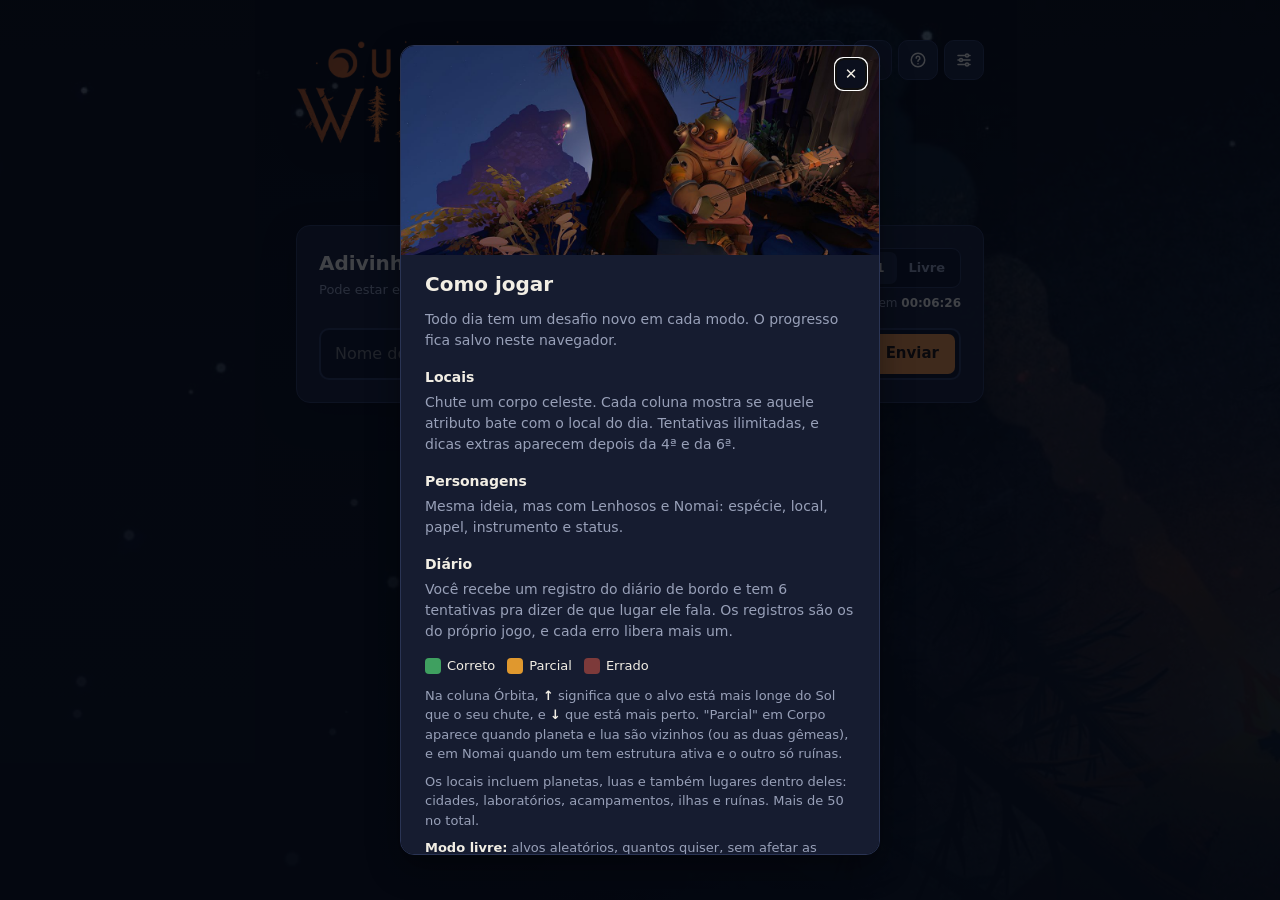
==== commit 7e6d1298: "Lista de sugestões só com nomes que começam pelo digitado A lista volta, filtrando por início do nom" ====
--- a/index.html
+++ b/index.html
@@ -69,8 +69,9 @@
     </div>
 
     <div class="search">
-      <input id="guess" placeholder="Nome do local..." autocomplete="off" spellcheck="false" aria-label="Seu chute">
+      <input id="guess" placeholder="Nome do local..." autocomplete="off" spellcheck="false" aria-label="Seu chute" aria-autocomplete="list">
       <button id="go">Enviar</button>
+      <div class="list" id="list" role="listbox"></div>
     </div>
 
     <div class="free-bar hidden" id="freebar">
--- a/css/style.css
+++ b/css/style.css
@@ -104,6 +104,15 @@
 .btn.danger{color:var(--danger);border-color:var(--danger)}
 .btn.danger.armed{background:var(--danger);color:#fff}
 .btn:disabled{opacity:.4;cursor:default;transform:none}
+
+.list{
+  position:absolute;left:0;right:0;top:calc(100% + 6px);background:var(--card2);border:1px solid var(--line);
+  border-radius:10px;max-height:280px;overflow:auto;z-index:5;display:none;box-shadow:var(--shadow);
+}
+.list [role=option]{padding:9px 14px;cursor:pointer;display:flex;align-items:center;gap:10px}
+.list [role=option]:hover,.list [role=option].sel{background:var(--line)}
+.list .nm{font-weight:600}
+.list small{margin-left:auto;color:var(--muted);font-size:11px;text-align:right}
 
 /* dicas */
 .hints{margin-top:14px;display:flex;flex-direction:column;gap:8px}
